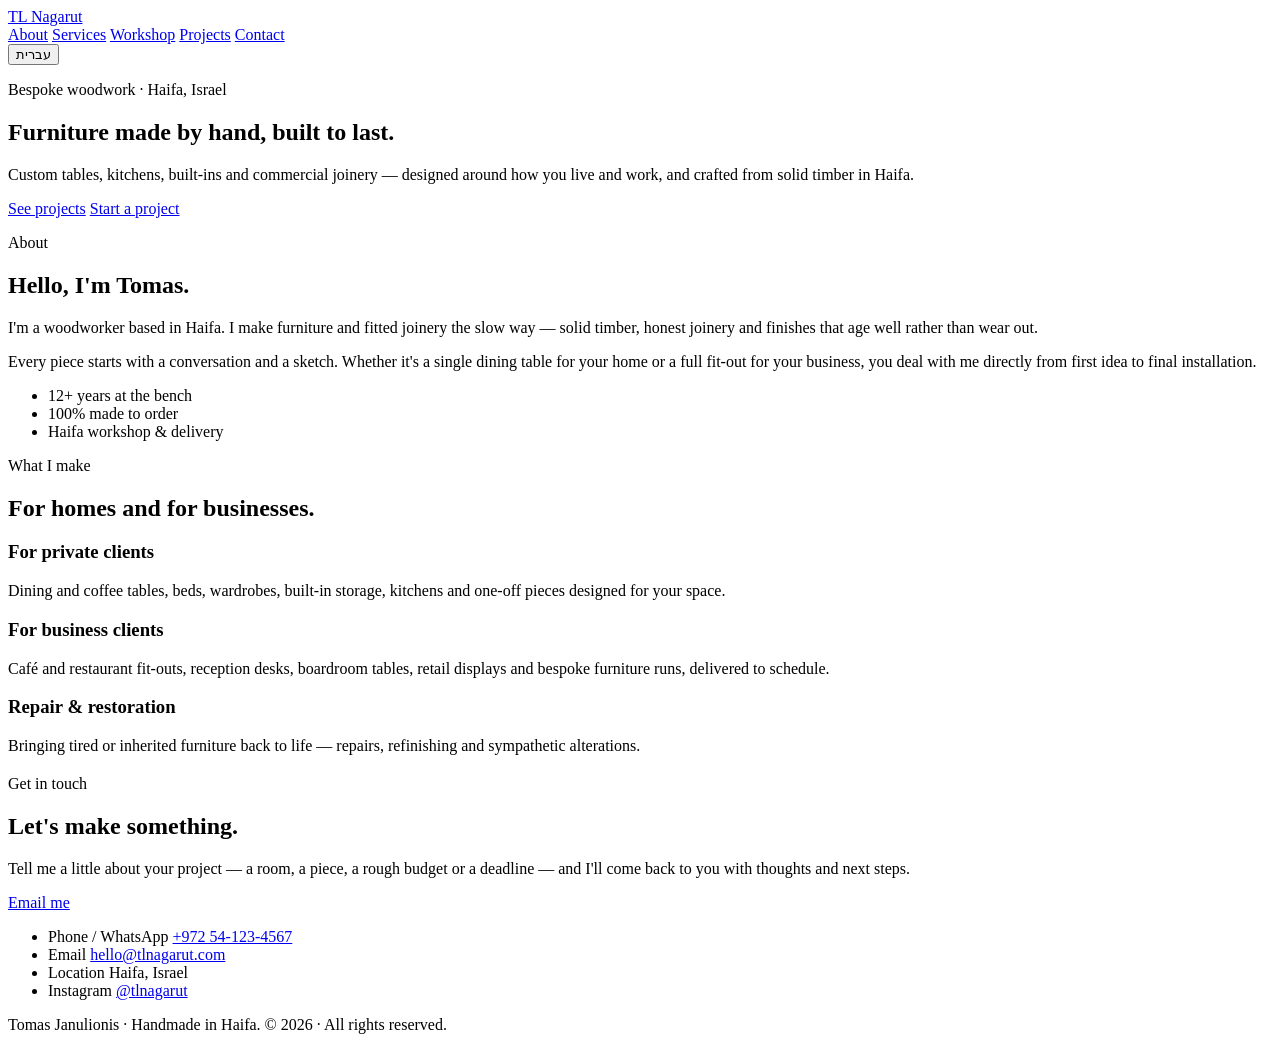
==== index.html @ 7222dcb3 "Refactor project structure: separate projects into their own page and update navigation links" ====
<!DOCTYPE html>
<html lang="en">
  <head>
    <meta charset="UTF-8" />
    <meta name="viewport" content="width=device-width, initial-scale=1.0" />
    <title data-i18n="meta.title">TL Nagarut — Bespoke Woodwork in Haifa</title>
    <meta name="description" data-i18n="meta.description" data-i18n-attr="content"
      content="Handcrafted furniture and custom woodwork in Haifa, Israel." />

    <!-- Open Graph / social sharing -->
    <meta property="og:title" content="TL Nagarut — Bespoke Woodwork in Haifa" />
    <meta property="og:description" content="Handcrafted furniture and custom woodwork in Haifa, Israel." />
    <meta property="og:type" content="website" />
    <meta property="og:image" content="assets/img/og-image.svg" />

    <link rel="icon" href="assets/img/og-image.svg" />

    <!-- Fonts: serif headings (Latin) + Hebrew-capable family -->
    <link rel="preconnect" href="https://fonts.googleapis.com" />
    <link rel="preconnect" href="https://fonts.gstatic.com" crossorigin />
    <link
      href="https://fonts.googleapis.com/css2?family=Cormorant+Garamond:wght@500;600&family=Inter:wght@400;500;600&family=Heebo:wght@400;500;700&display=swap"
      rel="stylesheet" />

    <link rel="stylesheet" href="assets/css/styles.css" />
  </head>
  <body>
    <!-- ===================== Header / nav ===================== -->
    <header class="site-header" id="top">
      <div class="container nav">
        <a class="brand" href="#top" data-i18n="nav.brand">TL Nagarut</a>

        <nav class="nav-links" aria-label="Primary">
          <a href="#about" data-i18n="nav.about">About</a>
          <a href="#services" data-i18n="nav.services">Services</a>
          <a href="#workshop" data-i18n="nav.workshop">Workshop</a>
          <a href="projects.html" data-i18n="nav.projects">Projects</a>
          <a href="#contact" data-i18n="nav.contact">Contact</a>
        </nav>

        <button id="lang-toggle" class="lang-toggle" type="button"
          data-i18n="nav.langToggle" data-i18n-aria="nav.langToggleAria"
          aria-label="Switch to Hebrew">עברית</button>
      </div>
    </header>

    <main>
      <!-- ===================== Hero ===================== -->
      <section class="hero" style="background-image: url('assets/img/hero.svg')">
        <div class="hero-overlay"></div>
        <div class="container hero-content">
          <p class="eyebrow light" data-i18n="hero.tagline">Bespoke woodwork · Haifa, Israel</p>
          <h1 data-i18n="hero.title">Furniture made by hand, built to last.</h1>
          <p class="hero-subtitle" data-i18n="hero.subtitle">
            Custom tables, kitchens, built-ins and commercial joinery.
          </p>
          <div class="hero-actions">
            <a class="btn btn-primary" href="projects.html" data-i18n="hero.ctaProjects">See projects</a>
            <a class="btn btn-ghost" href="#contact" data-i18n="hero.ctaContact">Start a project</a>
          </div>
        </div>
      </section>

      <!-- ===================== About ===================== -->
      <section class="section" id="about">
        <div class="container about-grid">
          <div>
            <p class="eyebrow" data-i18n="about.eyebrow">About</p>
            <h2 data-i18n="about.title">Hello, I'm Tomas.</h2>
            <p class="lede" data-i18n="about.p1"></p>
            <p data-i18n="about.p2"></p>
          </div>
          <ul class="stats" aria-hidden="false">
            <li>
              <span class="stat-value" data-i18n="about.stat1Value">12+</span>
              <span class="stat-label" data-i18n="about.stat1Label">years at the bench</span>
            </li>
            <li>
              <span class="stat-value" data-i18n="about.stat2Value">100%</span>
              <span class="stat-label" data-i18n="about.stat2Label">made to order</span>
            </li>
            <li>
              <span class="stat-value" data-i18n="about.stat3Value">Haifa</span>
              <span class="stat-label" data-i18n="about.stat3Label">workshop & delivery</span>
            </li>
          </ul>
        </div>
      </section>

      <!-- ===================== Services ===================== -->
      <section class="section section-alt" id="services">
        <div class="container">
          <p class="eyebrow" data-i18n="services.eyebrow">What I make</p>
          <h2 data-i18n="services.title">For homes and for businesses.</h2>
          <div class="cards">
            <article class="card">
              <h3 data-i18n="services.privateTitle">For private clients</h3>
              <p data-i18n="services.privateBody"></p>
            </article>
            <article class="card">
              <h3 data-i18n="services.businessTitle">For business clients</h3>
              <p data-i18n="services.businessBody"></p>
            </article>
            <article class="card">
              <h3 data-i18n="services.restoreTitle">Repair & restoration</h3>
              <p data-i18n="services.restoreBody"></p>
            </article>
          </div>
        </div>
      </section>

      <!-- ===================== Workshop ===================== -->
      <!-- Content for this section is in assets/workshop/workshop.js -->
      <section class="section" id="workshop">
        <div class="container">
          <p class="eyebrow" id="ws-eyebrow"></p>
          <h2 id="ws-title"></h2>
          <p class="lede" id="ws-intro"></p>
          <div class="cards" id="ws-features"><!-- rendered by JS --></div>
          <div class="workshop-photos" id="ws-photos"><!-- rendered by JS --></div>
        </div>
      </section>

      <!-- Projects live on their own page (projects.html) -->

      <!-- ===================== Contact ===================== -->
      <section class="section section-alt" id="contact">
        <div class="container contact-grid">
          <div>
            <p class="eyebrow" data-i18n="contact.eyebrow">Get in touch</p>
            <h2 data-i18n="contact.title">Let's make something.</h2>
            <p class="lede" data-i18n="contact.body"></p>
            <a class="btn btn-primary" id="contact-email-btn" href="#" data-i18n="contact.emailButton">Email me</a>
          </div>
          <ul class="contact-list">
            <li>
              <span class="contact-label" data-i18n="contact.phoneLabel">Phone / WhatsApp</span>
              <a id="contact-phone" href="#"></a>
            </li>
            <li>
              <span class="contact-label" data-i18n="contact.emailLabel">Email</span>
              <a id="contact-email" href="#"></a>
            </li>
            <li>
              <span class="contact-label" data-i18n="contact.locationLabel">Location</span>
              <span id="contact-location"></span>
            </li>
            <li>
              <span class="contact-label" data-i18n="contact.instagramLabel">Instagram</span>
              <a id="contact-instagram" href="#" target="_blank" rel="noopener"></a>
            </li>
          </ul>
        </div>
      </section>
    </main>

    <!-- ===================== Footer ===================== -->
    <footer class="site-footer">
      <div class="container footer-inner">
        <span><span id="footer-name">Tomas Janulionis</span> · <span data-i18n="footer.builtIn">Handmade in Haifa.</span></span>
        <span>© <span id="year"></span> · <span data-i18n="footer.rights">All rights reserved.</span></span>
      </div>
    </footer>

    <!-- ===================== Gallery lightbox ===================== -->
    <div class="gallery" id="gallery" hidden aria-modal="true" role="dialog">
      <button class="gallery-close" id="gallery-close" type="button" data-i18n-aria="gallery.close" aria-label="Close">×</button>
      <button class="gallery-nav gallery-prev" id="gallery-prev" type="button" data-i18n-aria="gallery.prev" aria-label="Previous photo">‹</button>
      <figure class="gallery-figure">
        <img id="gallery-img" alt="" />
        <figcaption id="gallery-caption"></figcaption>
      </figure>
      <button class="gallery-nav gallery-next" id="gallery-next" type="button" data-i18n-aria="gallery.next" aria-label="Next photo">›</button>
    </div>

    <script src="assets/js/i18n.js"></script>
    <script src="assets/js/projects-data.js"></script>
    <script src="assets/workshop/workshop.js"></script>
    <script src="assets/js/main.js"></script>
  </body>
</html>
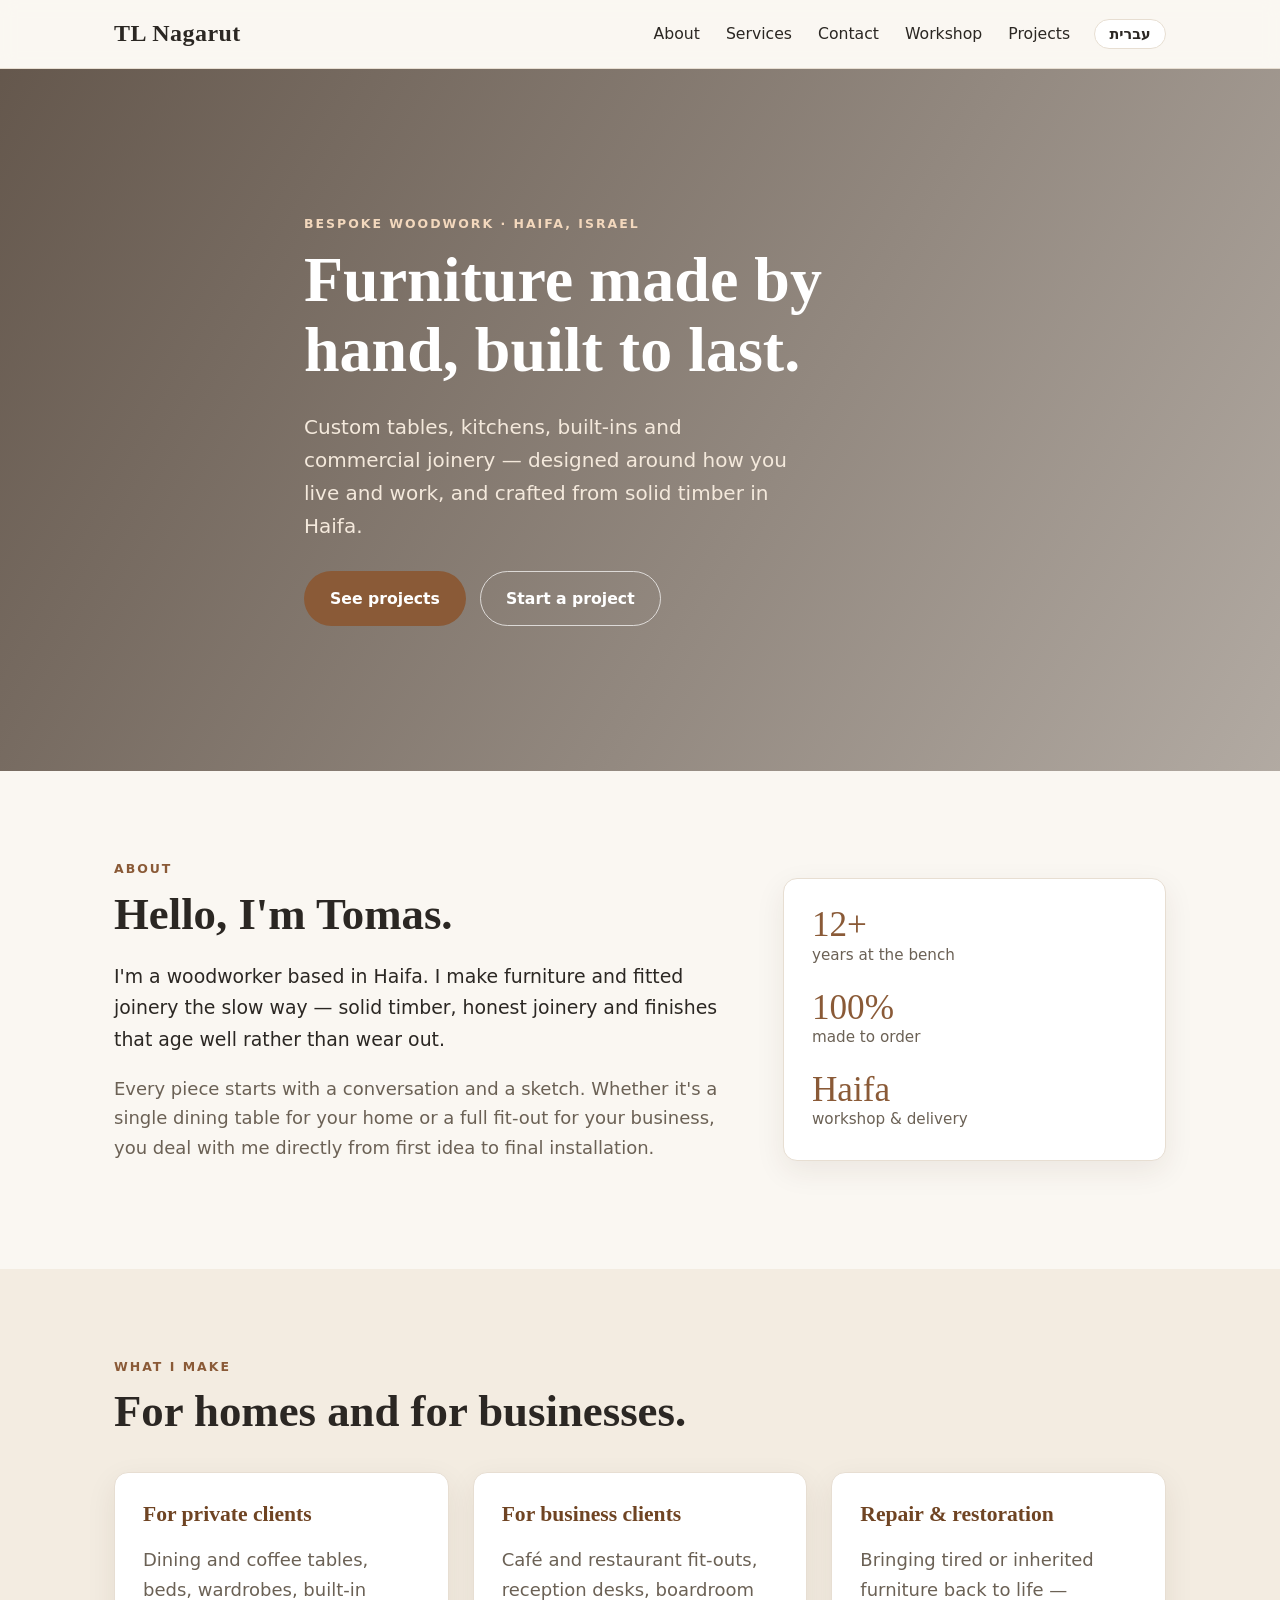
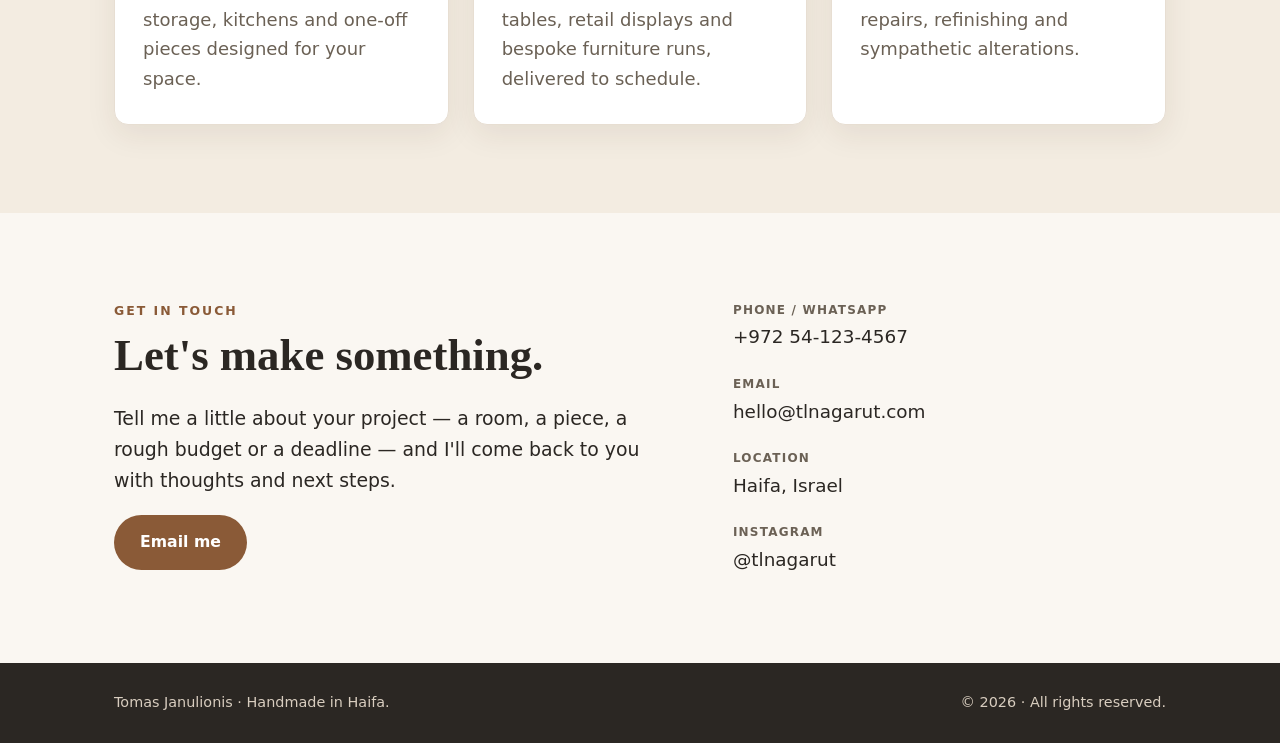
==== commit f0575a90: "Implement mobile navigation with hamburger toggle and aria attributes" ====
--- a/index.html
+++ b/index.html
@@ -30,13 +30,19 @@
       <div class="container nav">
         <a class="brand" href="#top" data-i18n="nav.brand">TL Nagarut</a>
 
-        <nav class="nav-links" aria-label="Primary">
+        <nav class="nav-links" id="nav-links" aria-label="Primary">
           <a href="#about" data-i18n="nav.about">About</a>
           <a href="#services" data-i18n="nav.services">Services</a>
-          <a href="#workshop" data-i18n="nav.workshop">Workshop</a>
+          <a href="#contact" data-i18n="nav.contact">Contact</a>
+          <a href="workshop.html" data-i18n="nav.workshop">Workshop</a>
           <a href="projects.html" data-i18n="nav.projects">Projects</a>
-          <a href="#contact" data-i18n="nav.contact">Contact</a>
         </nav>
+
+        <button id="nav-toggle" class="nav-toggle" type="button"
+          aria-expanded="false" aria-controls="nav-links"
+          data-i18n-aria="nav.menuAria" aria-label="Menu">
+          <span></span><span></span><span></span>
+        </button>
 
         <button id="lang-toggle" class="lang-toggle" type="button"
           data-i18n="nav.langToggle" data-i18n-aria="nav.langToggleAria"
@@ -109,22 +115,11 @@
         </div>
       </section>
 
-      <!-- ===================== Workshop ===================== -->
-      <!-- Content for this section is in assets/workshop/workshop.js -->
-      <section class="section" id="workshop">
-        <div class="container">
-          <p class="eyebrow" id="ws-eyebrow"></p>
-          <h2 id="ws-title"></h2>
-          <p class="lede" id="ws-intro"></p>
-          <div class="cards" id="ws-features"><!-- rendered by JS --></div>
-          <div class="workshop-photos" id="ws-photos"><!-- rendered by JS --></div>
-        </div>
-      </section>
-
-      <!-- Projects live on their own page (projects.html) -->
+      <!-- Workshop and Projects live on their own pages -->
+      <!-- (workshop.html and projects.html) -->
 
       <!-- ===================== Contact ===================== -->
-      <section class="section section-alt" id="contact">
+      <section class="section" id="contact">
         <div class="container contact-grid">
           <div>
             <p class="eyebrow" data-i18n="contact.eyebrow">Get in touch</p>
@@ -162,20 +157,8 @@
       </div>
     </footer>
 
-    <!-- ===================== Gallery lightbox ===================== -->
-    <div class="gallery" id="gallery" hidden aria-modal="true" role="dialog">
-      <button class="gallery-close" id="gallery-close" type="button" data-i18n-aria="gallery.close" aria-label="Close">×</button>
-      <button class="gallery-nav gallery-prev" id="gallery-prev" type="button" data-i18n-aria="gallery.prev" aria-label="Previous photo">‹</button>
-      <figure class="gallery-figure">
-        <img id="gallery-img" alt="" />
-        <figcaption id="gallery-caption"></figcaption>
-      </figure>
-      <button class="gallery-nav gallery-next" id="gallery-next" type="button" data-i18n-aria="gallery.next" aria-label="Next photo">›</button>
-    </div>
-
+    <!-- Projects and Workshop (with their galleries) are on their own pages. -->
     <script src="assets/js/i18n.js"></script>
-    <script src="assets/js/projects-data.js"></script>
-    <script src="assets/workshop/workshop.js"></script>
     <script src="assets/js/main.js"></script>
   </body>
 </html>
--- a/assets/css/styles.css
+++ b/assets/css/styles.css
@@ -0,0 +1,386 @@
+/* ============================================================================
+ * TL Nagarut — light theme, warm woodworking palette.
+ * Layout uses logical properties (margin-inline, etc.) so it mirrors
+ * automatically when the page is set to Hebrew (dir="rtl").
+ * ========================================================================== */
+
+:root {
+  --bg: #faf7f2;
+  --surface: #ffffff;
+  --surface-alt: #f3ece1;
+  --text: #2b2723;
+  --muted: #6b6155;
+  --accent: #8a5a37; /* walnut */
+  --accent-dark: #6f4423;
+  --border: #e7ded2;
+  --shadow: 0 10px 30px rgba(58, 38, 21, 0.08);
+
+  --serif: "Cormorant Garamond", Georgia, "Times New Roman", serif;
+  --sans: "Inter", system-ui, -apple-system, "Segoe UI", Roboto, sans-serif;
+  --hebrew: "Heebo", system-ui, sans-serif;
+
+  --maxw: 1100px;
+  --radius: 14px;
+}
+
+* { box-sizing: border-box; }
+
+html { scroll-behavior: smooth; }
+
+body {
+  margin: 0;
+  background: var(--bg);
+  color: var(--text);
+  font-family: var(--sans);
+  font-size: 18px;
+  line-height: 1.65;
+  -webkit-font-smoothing: antialiased;
+}
+
+/* When Hebrew is active, prefer the Hebrew font everywhere. */
+html[dir="rtl"] body,
+html[dir="rtl"] h1,
+html[dir="rtl"] h2,
+html[dir="rtl"] h3,
+html[dir="rtl"] .brand { font-family: var(--hebrew); }
+
+img { max-width: 100%; display: block; }
+
+a { color: var(--accent); text-decoration: none; }
+a:hover { color: var(--accent-dark); text-decoration: underline; }
+
+.container {
+  width: 100%;
+  max-width: var(--maxw);
+  margin-inline: auto;
+  padding-inline: 24px;
+}
+
+h1, h2, h3 { font-family: var(--serif); font-weight: 600; line-height: 1.1; color: var(--text); }
+h1 { font-size: clamp(2.4rem, 6vw, 4rem); margin: 0 0 0.4em; }
+h2 { font-size: clamp(1.8rem, 4vw, 2.8rem); margin: 0 0 0.5em; }
+h3 { font-size: 1.35rem; margin: 0 0 0.4em; }
+
+.eyebrow {
+  text-transform: uppercase;
+  letter-spacing: 0.16em;
+  font-size: 0.78rem;
+  font-weight: 600;
+  color: var(--accent);
+  margin: 0 0 0.8em;
+}
+.eyebrow.light { color: #f3d8bd; }
+
+.lede { font-size: 1.18rem; color: var(--text); }
+p { color: var(--muted); }
+p.lede { color: var(--text); }
+
+/* ----------------------- Buttons ----------------------- */
+.btn {
+  display: inline-block;
+  padding: 0.85em 1.6em;
+  border-radius: 999px;
+  font-weight: 600;
+  font-size: 0.98rem;
+  font-family: var(--sans);
+  cursor: pointer;
+  border: 1.5px solid transparent;
+  transition: transform 0.15s ease, background 0.15s ease, color 0.15s ease;
+}
+html[dir="rtl"] .btn { font-family: var(--hebrew); }
+.btn:hover { text-decoration: none; transform: translateY(-2px); }
+.btn-primary { background: var(--accent); color: #fff; }
+.btn-primary:hover { background: var(--accent-dark); color: #fff; }
+.btn-ghost { border-color: rgba(255, 255, 255, 0.7); color: #fff; }
+.btn-ghost:hover { background: rgba(255, 255, 255, 0.14); color: #fff; }
+
+/* ----------------------- Header ----------------------- */
+.site-header {
+  position: sticky;
+  top: 0;
+  z-index: 50;
+  background: rgba(250, 247, 242, 0.88);
+  backdrop-filter: blur(8px);
+  border-bottom: 1px solid var(--border);
+}
+.nav {
+  display: flex;
+  align-items: center;
+  gap: 24px;
+  height: 68px;
+}
+.brand {
+  font-family: var(--serif);
+  font-size: 1.5rem;
+  font-weight: 600;
+  color: var(--text);
+  letter-spacing: 0.02em;
+}
+.brand:hover { text-decoration: none; color: var(--accent); }
+.nav-links {
+  display: flex;
+  gap: 26px;
+  margin-inline-start: auto;
+}
+.nav-links a { color: var(--text); font-size: 0.98rem; font-weight: 500; }
+.nav-links a:hover { color: var(--accent); text-decoration: none; }
+.lang-toggle {
+  border: 1.5px solid var(--border);
+  background: var(--surface);
+  color: var(--text);
+  border-radius: 999px;
+  padding: 0.4em 1em;
+  font-size: 0.9rem;
+  font-weight: 600;
+  cursor: pointer;
+  font-family: var(--sans);
+}
+.lang-toggle:hover { border-color: var(--accent); color: var(--accent); }
+
+/* Hamburger toggle — hidden on desktop, shown on small screens */
+.nav-toggle {
+  display: none;
+  flex-direction: column;
+  justify-content: center;
+  gap: 5px;
+  width: 44px;
+  height: 44px;
+  padding: 11px 9px;
+  border: none;
+  background: transparent;
+  cursor: pointer;
+  margin-inline-start: auto;
+}
+.nav-toggle span {
+  display: block;
+  height: 2px;
+  width: 100%;
+  background: var(--text);
+  border-radius: 2px;
+  transition: transform 0.2s ease, opacity 0.2s ease;
+}
+.nav-toggle[aria-expanded="true"] span:nth-child(1) { transform: translateY(7px) rotate(45deg); }
+.nav-toggle[aria-expanded="true"] span:nth-child(2) { opacity: 0; }
+.nav-toggle[aria-expanded="true"] span:nth-child(3) { transform: translateY(-7px) rotate(-45deg); }
+
+/* ----------------------- Hero ----------------------- */
+.hero {
+  position: relative;
+  background-size: cover;
+  background-position: center;
+  color: #fff;
+  display: flex;
+  align-items: center;
+  min-height: 78vh;
+}
+.hero-overlay {
+  position: absolute;
+  inset: 0;
+  background: linear-gradient(120deg, rgba(43, 26, 13, 0.72), rgba(43, 26, 13, 0.35));
+}
+.hero-content { position: relative; padding-block: 90px; max-width: 720px; }
+.hero h1 { color: #fff; }
+.hero-subtitle { font-size: 1.25rem; color: #f4e9dc; max-width: 38ch; }
+.hero-actions { display: flex; gap: 14px; margin-top: 28px; flex-wrap: wrap; }
+
+/* ----------------------- Sections ----------------------- */
+.section { padding-block: 88px; }
+.section-alt { background: var(--surface-alt); }
+
+.about-grid {
+  display: grid;
+  grid-template-columns: 1.6fr 1fr;
+  gap: 56px;
+  align-items: center;
+}
+.stats {
+  list-style: none;
+  margin: 0;
+  padding: 28px;
+  display: grid;
+  gap: 22px;
+  background: var(--surface);
+  border: 1px solid var(--border);
+  border-radius: var(--radius);
+  box-shadow: var(--shadow);
+}
+.stats li { display: flex; flex-direction: column; }
+.stat-value { font-family: var(--serif); font-size: 2.2rem; color: var(--accent); line-height: 1; }
+.stat-label { color: var(--muted); font-size: 0.95rem; }
+
+/* ----------------------- Service cards ----------------------- */
+.cards {
+  display: grid;
+  grid-template-columns: repeat(3, 1fr);
+  gap: 24px;
+  margin-top: 36px;
+}
+.card {
+  background: var(--surface);
+  border: 1px solid var(--border);
+  border-radius: var(--radius);
+  padding: 30px 28px;
+  box-shadow: var(--shadow);
+}
+.card h3 { color: var(--accent-dark); }
+.card p { margin-bottom: 0; }
+
+/* ----------------------- Workshop photo strip ----------------------- */
+.workshop-photos {
+  display: grid;
+  grid-template-columns: repeat(4, 1fr);
+  gap: 16px;
+  margin-top: 32px;
+}
+.workshop-photo {
+  border: none;
+  padding: 0;
+  margin: 0;
+  cursor: pointer;
+  background: none;
+  border-radius: var(--radius);
+  overflow: hidden;
+  box-shadow: var(--shadow);
+}
+.workshop-photo img {
+  aspect-ratio: 4 / 3;
+  width: 100%;
+  object-fit: cover;
+  transition: transform 0.25s ease;
+}
+.workshop-photo:hover img { transform: scale(1.05); }
+
+/* ----------------------- Projects ----------------------- */
+.projects-grid {
+  display: grid;
+  grid-template-columns: repeat(3, 1fr);
+  gap: 24px;
+  margin-top: 36px;
+}
+.project {
+  border: none;
+  padding: 0;
+  text-align: start;
+  background: var(--surface);
+  border-radius: var(--radius);
+  overflow: hidden;
+  box-shadow: var(--shadow);
+  cursor: pointer;
+  font-family: inherit;
+  color: inherit;
+  transition: transform 0.18s ease, box-shadow 0.18s ease;
+}
+.project:hover { transform: translateY(-4px); box-shadow: 0 18px 40px rgba(58, 38, 21, 0.16); }
+.project-thumb { aspect-ratio: 4 / 3; width: 100%; object-fit: cover; }
+.project-body { padding: 18px 20px 22px; }
+.project-tag {
+  display: inline-block;
+  font-size: 0.72rem;
+  letter-spacing: 0.08em;
+  text-transform: uppercase;
+  font-weight: 600;
+  color: var(--accent);
+  background: var(--surface-alt);
+  border-radius: 999px;
+  padding: 0.25em 0.8em;
+  margin-bottom: 10px;
+}
+.project-title { font-family: var(--serif); font-size: 1.3rem; margin: 0 0 6px; }
+.project-desc { color: var(--muted); font-size: 0.98rem; margin: 0 0 12px; }
+.project-cta { color: var(--accent); font-weight: 600; font-size: 0.92rem; }
+
+/* ----------------------- Contact ----------------------- */
+.contact-grid { display: grid; grid-template-columns: 1.3fr 1fr; gap: 56px; align-items: start; }
+.contact-list { list-style: none; margin: 0; padding: 0; display: grid; gap: 22px; }
+.contact-list li { display: flex; flex-direction: column; }
+.contact-label {
+  text-transform: uppercase;
+  letter-spacing: 0.1em;
+  font-size: 0.75rem;
+  font-weight: 600;
+  color: var(--muted);
+  margin-bottom: 2px;
+}
+.contact-list a, .contact-list span:not(.contact-label) { font-size: 1.15rem; color: var(--text); }
+.contact-list a:hover { color: var(--accent); }
+
+/* ----------------------- Footer ----------------------- */
+.site-footer { background: #2b2723; color: #d8cdbf; padding-block: 28px; }
+.footer-inner { display: flex; justify-content: space-between; gap: 16px; flex-wrap: wrap; font-size: 0.9rem; }
+
+/* ----------------------- Gallery lightbox ----------------------- */
+.gallery {
+  position: fixed;
+  inset: 0;
+  z-index: 100;
+  background: rgba(20, 13, 7, 0.92);
+  display: flex;
+  align-items: center;
+  justify-content: center;
+  padding: 24px;
+}
+.gallery[hidden] { display: none; }
+.gallery-figure { margin: 0; max-width: min(1000px, 92vw); text-align: center; }
+.gallery-figure img { max-height: 80vh; width: auto; margin-inline: auto; border-radius: 8px; }
+.gallery-figure figcaption { color: #f1e6d8; margin-top: 14px; font-family: var(--serif); font-size: 1.25rem; }
+html[dir="rtl"] .gallery-figure figcaption { font-family: var(--hebrew); }
+.gallery-close,
+.gallery-nav {
+  position: absolute;
+  background: rgba(255, 255, 255, 0.12);
+  color: #fff;
+  border: none;
+  cursor: pointer;
+  border-radius: 999px;
+  width: 52px;
+  height: 52px;
+  font-size: 2rem;
+  line-height: 1;
+  display: flex;
+  align-items: center;
+  justify-content: center;
+}
+.gallery-close:hover, .gallery-nav:hover { background: rgba(255, 255, 255, 0.25); }
+.gallery-close { top: 22px; inset-inline-end: 22px; }
+.gallery-prev { inset-inline-start: 18px; top: 50%; transform: translateY(-50%); }
+.gallery-next { inset-inline-end: 18px; top: 50%; transform: translateY(-50%); }
+/* Arrows point the natural reading direction in RTL. */
+html[dir="rtl"] .gallery-prev { transform: translateY(-50%) scaleX(-1); }
+html[dir="rtl"] .gallery-next { transform: translateY(-50%) scaleX(-1); }
+
+/* ----------------------- Responsive ----------------------- */
+@media (max-width: 860px) {
+  .about-grid, .contact-grid { grid-template-columns: 1fr; gap: 32px; }
+  .cards, .projects-grid { grid-template-columns: 1fr 1fr; }
+  .workshop-photos { grid-template-columns: 1fr 1fr; }
+}
+@media (max-width: 620px) {
+  body { font-size: 17px; }
+
+  /* Collapse nav into a tap-to-open panel below the header */
+  .nav-toggle { display: flex; }
+  .nav-links {
+    position: absolute;
+    top: 100%;
+    inset-inline: 0;
+    display: none;
+    flex-direction: column;
+    gap: 0;
+    margin-inline-start: 0;
+    padding: 8px 24px 16px;
+    background: var(--bg);
+    border-bottom: 1px solid var(--border);
+    box-shadow: 0 8px 16px rgba(0, 0, 0, 0.06);
+  }
+  .nav-links.open { display: flex; }
+  .nav-links a {
+    padding: 14px 0;
+    font-size: 1.05rem;
+    border-top: 1px solid var(--border);
+  }
+  .nav-links a:first-child { border-top: none; }
+
+  .cards, .projects-grid { grid-template-columns: 1fr; }
+  .section { padding-block: 60px; }
+  .hero-content { padding-block: 64px; }
+}
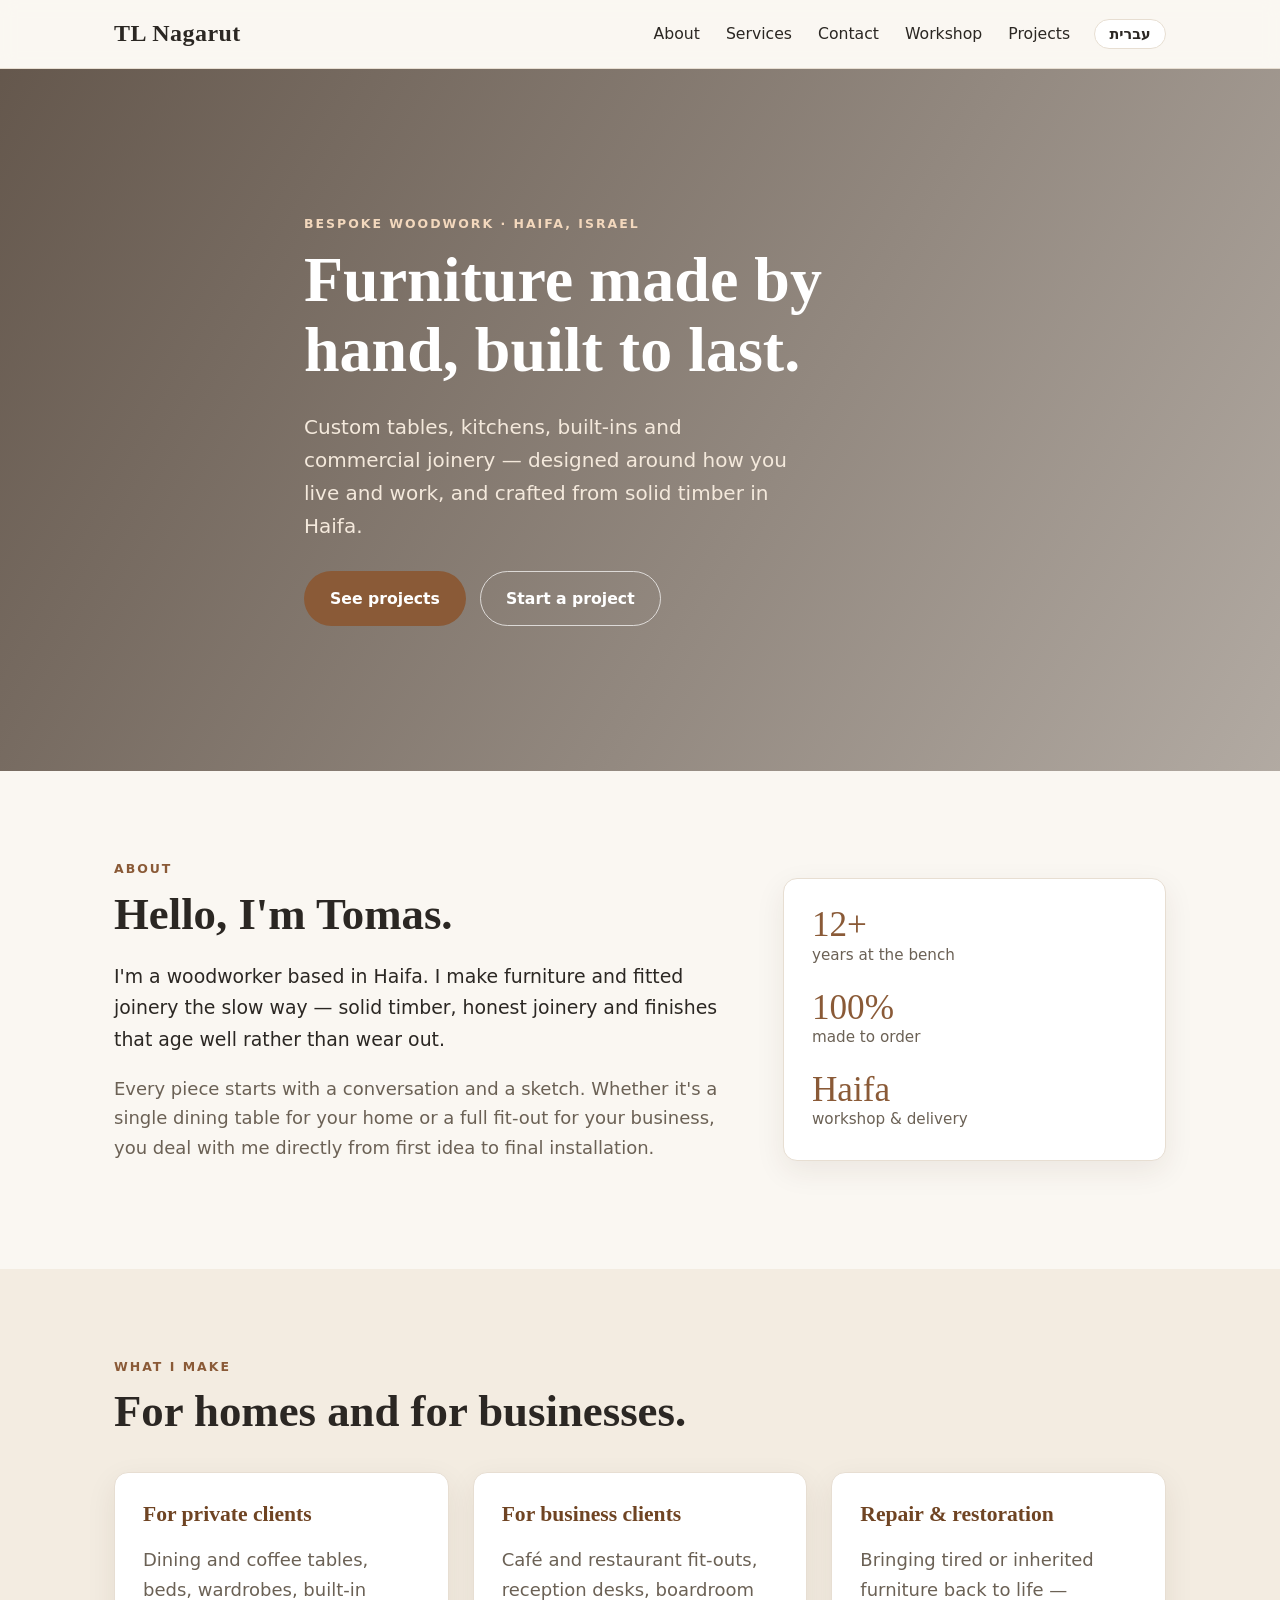
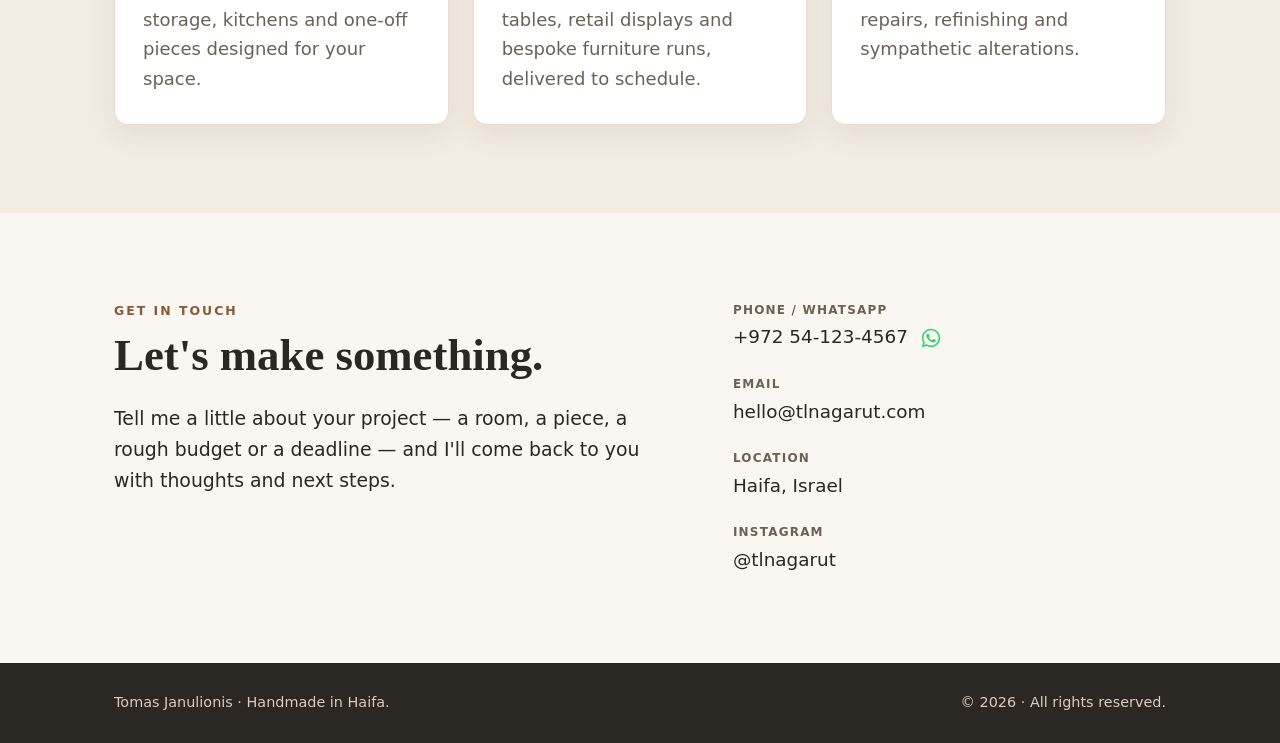
==== commit 0c85eb42: "Update stylesheet version to v3 and adjust layout for language toggle" ====
--- a/index.html
+++ b/index.html
@@ -22,7 +22,7 @@
       href="https://fonts.googleapis.com/css2?family=Cormorant+Garamond:wght@500;600&family=Inter:wght@400;500;600&family=Heebo:wght@400;500;700&display=swap"
       rel="stylesheet" />
 
-    <link rel="stylesheet" href="assets/css/styles.css" />
+    <link rel="stylesheet" href="assets/css/styles.css?v=3" />
   </head>
   <body>
     <!-- ===================== Header / nav ===================== -->
@@ -75,6 +75,7 @@
             <h2 data-i18n="about.title">Hello, I'm Tomas.</h2>
             <p class="lede" data-i18n="about.p1"></p>
             <p data-i18n="about.p2"></p>
+            <p data-i18n="about.p3"></p>
           </div>
           <ul class="stats" aria-hidden="false">
             <li>
@@ -125,12 +126,18 @@
             <p class="eyebrow" data-i18n="contact.eyebrow">Get in touch</p>
             <h2 data-i18n="contact.title">Let's make something.</h2>
             <p class="lede" data-i18n="contact.body"></p>
-            <a class="btn btn-primary" id="contact-email-btn" href="#" data-i18n="contact.emailButton">Email me</a>
           </div>
           <ul class="contact-list">
             <li>
               <span class="contact-label" data-i18n="contact.phoneLabel">Phone / WhatsApp</span>
-              <a id="contact-phone" href="#"></a>
+              <span class="contact-phone-row">
+                <a id="contact-phone" href="#"></a>
+                <a id="contact-whatsapp" class="whatsapp-link" href="#" target="_blank" rel="noopener" data-i18n-aria="contact.whatsappAria" aria-label="Message on WhatsApp">
+                  <svg class="whatsapp-icon" viewBox="0 0 24 24" width="22" height="22" aria-hidden="true" focusable="false">
+                    <path fill="currentColor" d="M19.05 4.91A9.82 9.82 0 0 0 12.04 2C6.58 2 2.13 6.45 2.13 11.91c0 1.75.46 3.45 1.32 4.95L2.05 22l5.25-1.38a9.86 9.86 0 0 0 4.73 1.2h.01c5.46 0 9.91-4.45 9.91-9.91 0-2.65-1.03-5.14-2.9-7zm-7.01 15.24h-.01a8.2 8.2 0 0 1-4.18-1.15l-.3-.18-3.11.82.83-3.04-.2-.31a8.18 8.18 0 0 1-1.26-4.38c0-4.54 3.7-8.23 8.24-8.23a8.2 8.2 0 0 1 5.82 2.42 8.18 8.18 0 0 1 2.41 5.82c0 4.54-3.69 8.23-8.23 8.23zm4.52-6.16c-.25-.12-1.47-.72-1.69-.81-.23-.08-.39-.12-.56.13-.16.25-.64.81-.79.97-.14.17-.29.19-.54.06-.25-.12-1.05-.39-1.99-1.23-.74-.66-1.23-1.47-1.38-1.72-.14-.25-.01-.38.11-.51.11-.11.25-.29.37-.43.13-.14.17-.25.25-.41.08-.17.04-.31-.02-.43-.06-.12-.56-1.34-.76-1.84-.2-.48-.41-.42-.56-.43h-.48c-.17 0-.43.06-.66.31-.22.25-.86.85-.86 2.07 0 1.22.89 2.4 1.01 2.56.12.17 1.75 2.67 4.23 3.74.59.26 1.05.41 1.41.52.59.19 1.13.16 1.56.1.48-.07 1.47-.6 1.68-1.18.21-.58.21-1.07.14-1.18-.06-.11-.22-.17-.47-.29z"/>
+                  </svg>
+                </a>
+              </span>
             </li>
             <li>
               <span class="contact-label" data-i18n="contact.emailLabel">Email</span>
@@ -158,7 +165,7 @@
     </footer>
 
     <!-- Projects and Workshop (with their galleries) are on their own pages. -->
-    <script src="assets/js/i18n.js"></script>
-    <script src="assets/js/main.js"></script>
+    <script src="assets/js/i18n.js?v=2"></script>
+    <script src="assets/js/main.js?v=2"></script>
   </body>
 </html>
--- a/assets/css/styles.css
+++ b/assets/css/styles.css
@@ -303,6 +303,10 @@
 }
 .contact-list a, .contact-list span:not(.contact-label) { font-size: 1.15rem; color: var(--text); }
 .contact-list a:hover { color: var(--accent); }
+.contact-phone-row { display: flex; align-items: center; gap: 12px; }
+.contact-list a.whatsapp-link { display: inline-flex; align-items: center; color: #25d366; line-height: 0; }
+.contact-list a.whatsapp-link:hover { color: #1da851; }
+.whatsapp-icon { display: block; }
 
 /* ----------------------- Footer ----------------------- */
 .site-footer { background: #2b2723; color: #d8cdbf; padding-block: 28px; }
@@ -380,6 +384,10 @@
   }
   .nav-links a:first-child { border-top: none; }
 
+  /* Hamburger sits at the far (inline-end) edge; language button before it. */
+  .lang-toggle { margin-inline-start: auto; }
+  .nav-toggle { margin-inline-start: 0; order: 1; }
+
   .cards, .projects-grid { grid-template-columns: 1fr; }
   .section { padding-block: 60px; }
   .hero-content { padding-block: 64px; }
